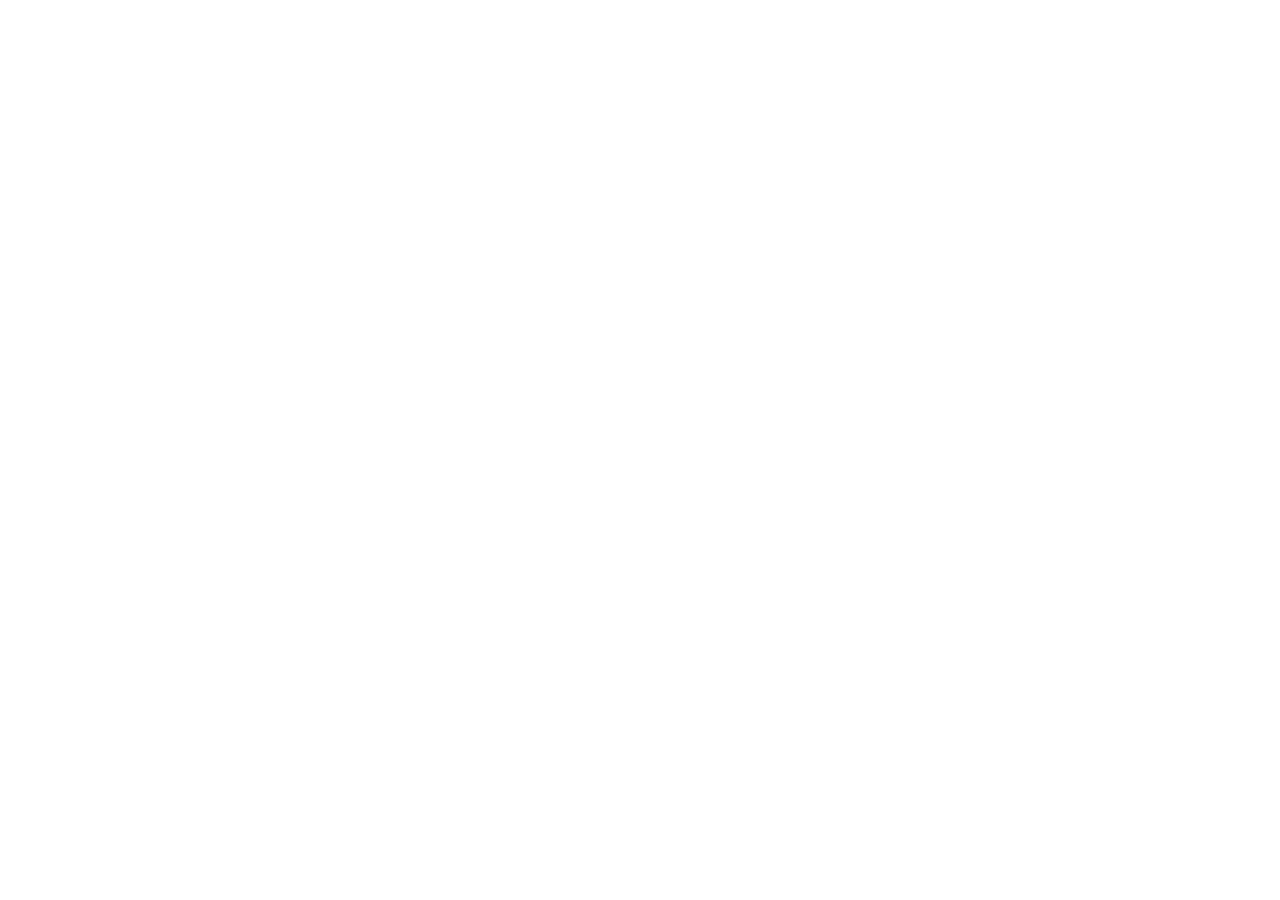
==== perfilViagem/index.html @ f72fa086 "corrigido" ====
<!DOCTYPE html>
<html lang="pt-BR">
<head>

  <link rel="preconnect" href="https://fonts.googleapis.com">
  <link rel="preconnect" href="https://fonts.gstatic.com" crossorigin>
  

  <meta charset="UTF-8">
  <meta name="viewport" content="width=device-width, initial-scale=1.0">
  <title>Travelgram | Perfil de viagens</title>
  <link rel="stylesheet" href="styles/index.css">

  <link href="https://fonts.googleapis.com/css2?family=Alice&family=Poppins:ital,wght@0,100;0,200;0,300;0,400;0,500;0,600;0,700;0,800;0,900;1,100;1,200;1,300;1,400;1,500;1,600;1,700;1,800;1,900&display=swap" rel="stylesheet">
</head>
<body>
 
</body>
</html>
---- perfilViagem/styles/index.css ----
@import url(global.css);
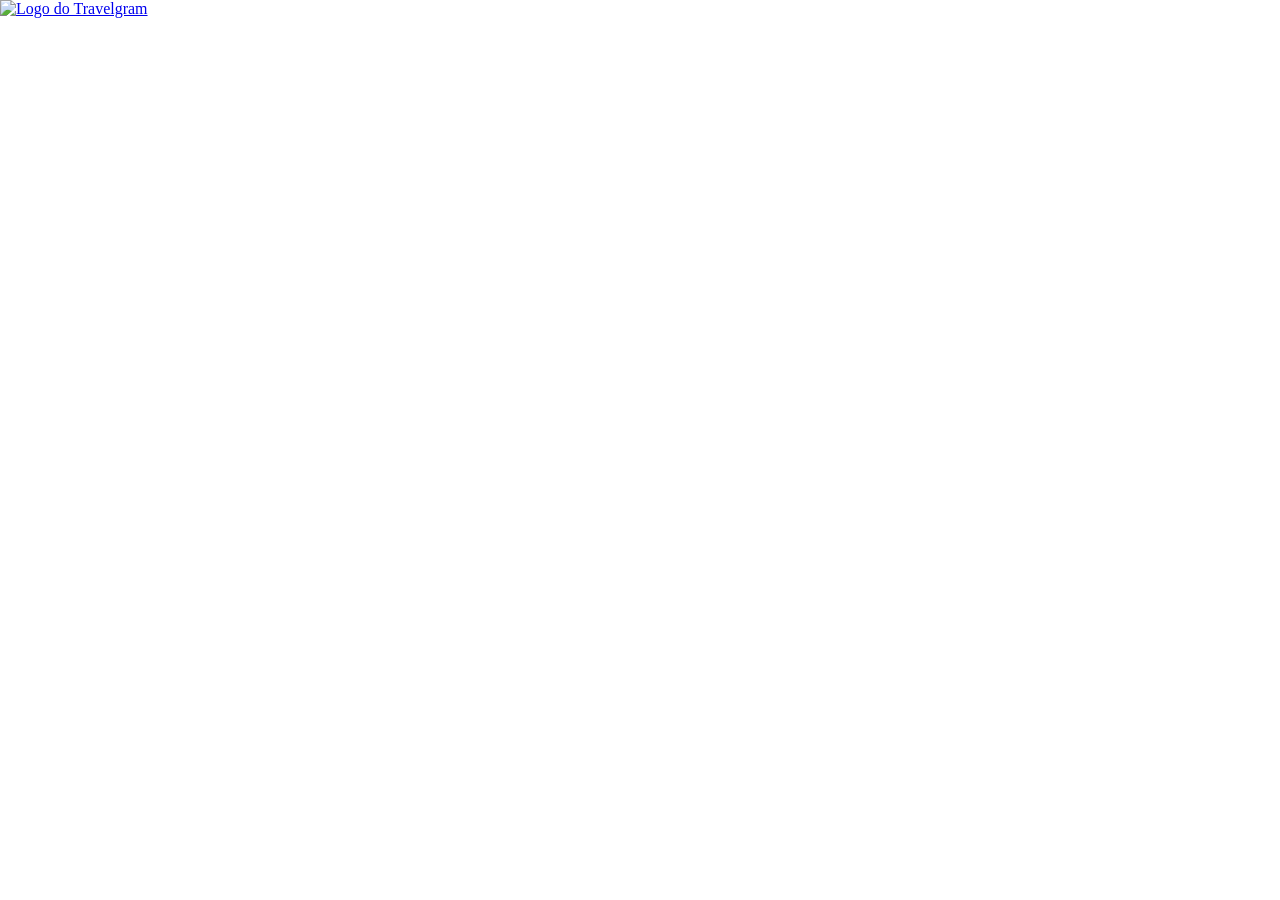
==== commit a0340743: "images add" ====
--- a/perfilViagem/index.html
+++ b/perfilViagem/index.html
@@ -14,6 +14,13 @@
   <link href="https://fonts.googleapis.com/css2?family=Alice&family=Poppins:ital,wght@0,100;0,200;0,300;0,400;0,500;0,600;0,700;0,800;0,900;1,100;1,200;1,300;1,400;1,500;1,600;1,700;1,800;1,900&display=swap" rel="stylesheet">
 </head>
 <body>
+  <header>
+    <nav>
+      <a href="#" id="logo">
+        <img src="assets/logo.png" alt="Logo do Travelgram">
+      </a>
+    </nav>
+  </header>
  
 </body>
 </html>
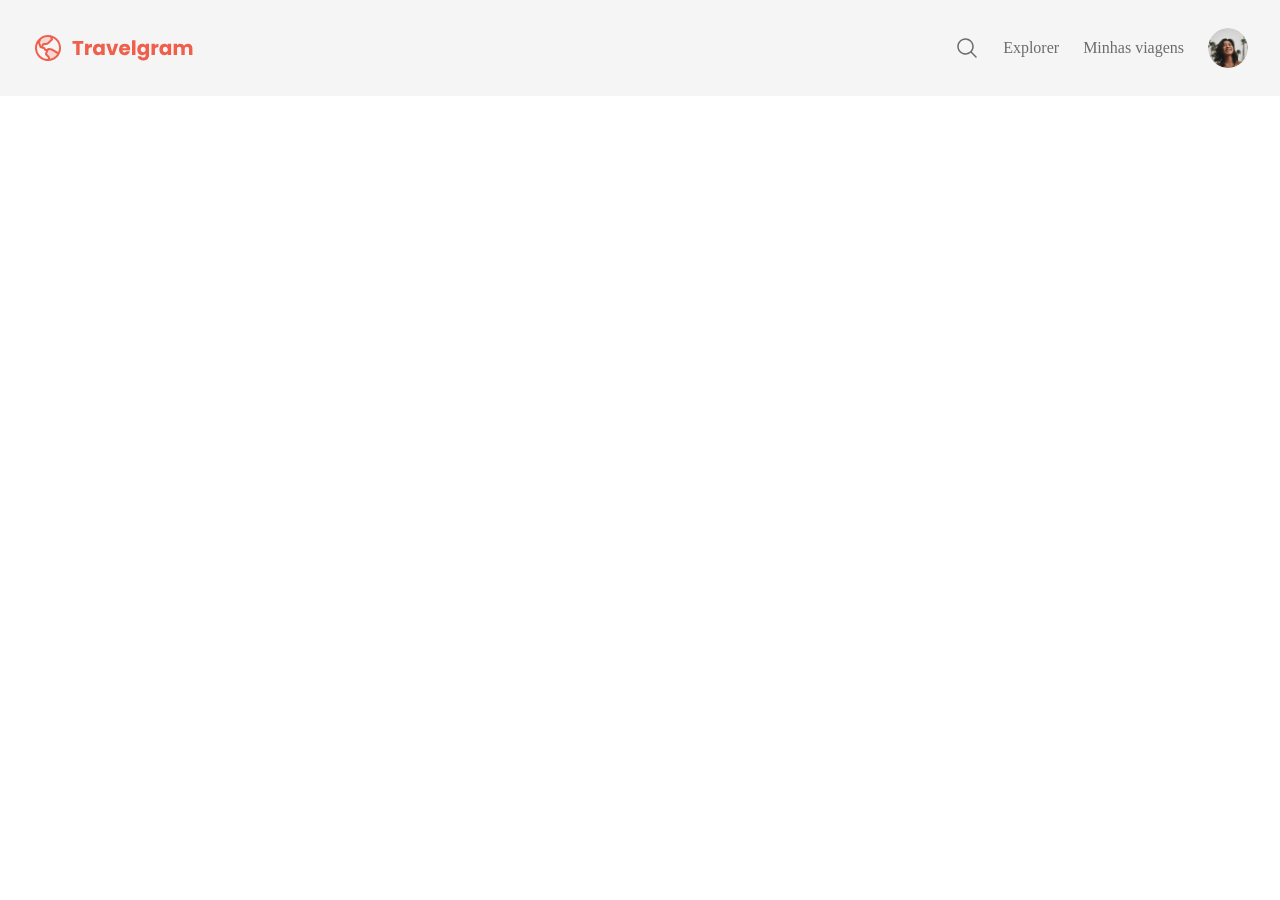
==== commit 4c3d36d7: "navigation Co-authored-by: Copilot <copilot@github.com>" ====
--- a/perfilViagem/index.html
+++ b/perfilViagem/index.html
@@ -14,13 +14,27 @@
   <link href="https://fonts.googleapis.com/css2?family=Alice&family=Poppins:ital,wght@0,100;0,200;0,300;0,400;0,500;0,600;0,700;0,800;0,900;1,100;1,200;1,300;1,400;1,500;1,600;1,700;1,800;1,900&display=swap" rel="stylesheet">
 </head>
 <body>
+  <div class="bg-surface-color">
+    <nav class="container">
+      <a href="#" id="logo">
+        <img src="assets/Logo.svg" alt="Logo do Travelgram">
+      </a>
+      <ul id="primary-menu">
+        <li>
+          <a href="#">
+            <img src="assets/icons/MagnifyingGlass.svg" alt="ícone de lupa">
+          </a>
+        </li>
+        <li><a href="#">Explorer</a></li>
+        <li><a href="#">Minhas viagens</a></li>
+        <li><a href="#">
+          <img src="assets/images/Profile pic.png" alt="Imagem de isabella Torres">
+        </a></li>
+      </ul>
+    </nav>
+  </div>
   <header>
-    <nav>
-      <a href="#" id="logo">
-        <img src="assets/logo.png" alt="Logo do Travelgram">
-      </a>
-    </nav>
-  </header>
+    </header>
  
 </body>
 </html>
--- a/perfilViagem/styles/index.css
+++ b/perfilViagem/styles/index.css
@@ -1 +1,2 @@
-@import url(global.css);+@import url(global.css);
+@import url(nav.css);
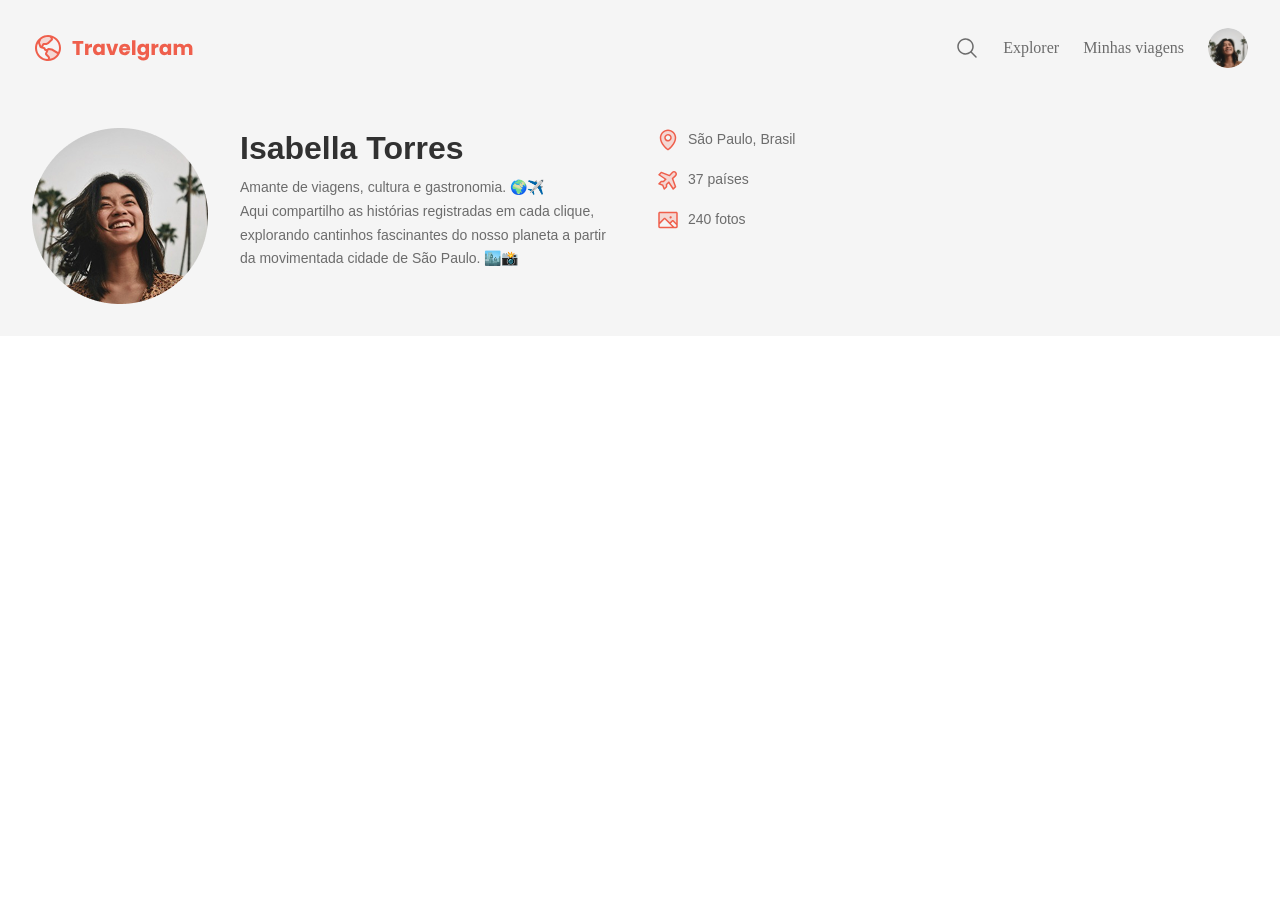
==== commit 2390fc8a: "header completo Co-authored-by: Copilot <copilot@github.com>" ====
--- a/perfilViagem/index.html
+++ b/perfilViagem/index.html
@@ -32,9 +32,36 @@
         </a></li>
       </ul>
     </nav>
-  </div>
-  <header>
-    </header>
+  
+    <header>
+      <div class="container">
+        <div id="profile">
+          <img src="assets/images/Profile pic.png" alt="Imagem de isabella Torres">
+          <div>
+            <h1>Isabella Torres</h1>
+            <p>
+              Amante de viagens, cultura e gastronomia. 🌍✈️<br>
+              Aqui compartilho as histórias registradas em cada clique, explorando cantinhos fascinantes do nosso planeta a partir da movimentada cidade de São Paulo. 🏙️📸
+            </p>
+          
+          </div>
+          <ul id="info">
+            <li>
+              <img src="assets/icons/MapPin.svg" alt="Icone de localização">
+              <span>São Paulo, Brasil</span>
+            </li>
+            <li>
+              <img src="assets/icons/AirplaneTilt.svg" alt="Icone de avião ">
+              <span>37 países</span>
+            </li>
+            <li>
+              <img src="assets/icons/Image.svg" alt="Icone de imagem">
+              <span>240 fotos</span>
+            </li>
+          </ul>
+        </div>
+      </header>
+  </div> 
  
 </body>
 </html>
--- a/perfilViagem/styles/index.css
+++ b/perfilViagem/styles/index.css
@@ -1,2 +1,3 @@
 @import url(global.css);
-@import url(nav.css);+@import url(nav.css);
+@import url(header.css);
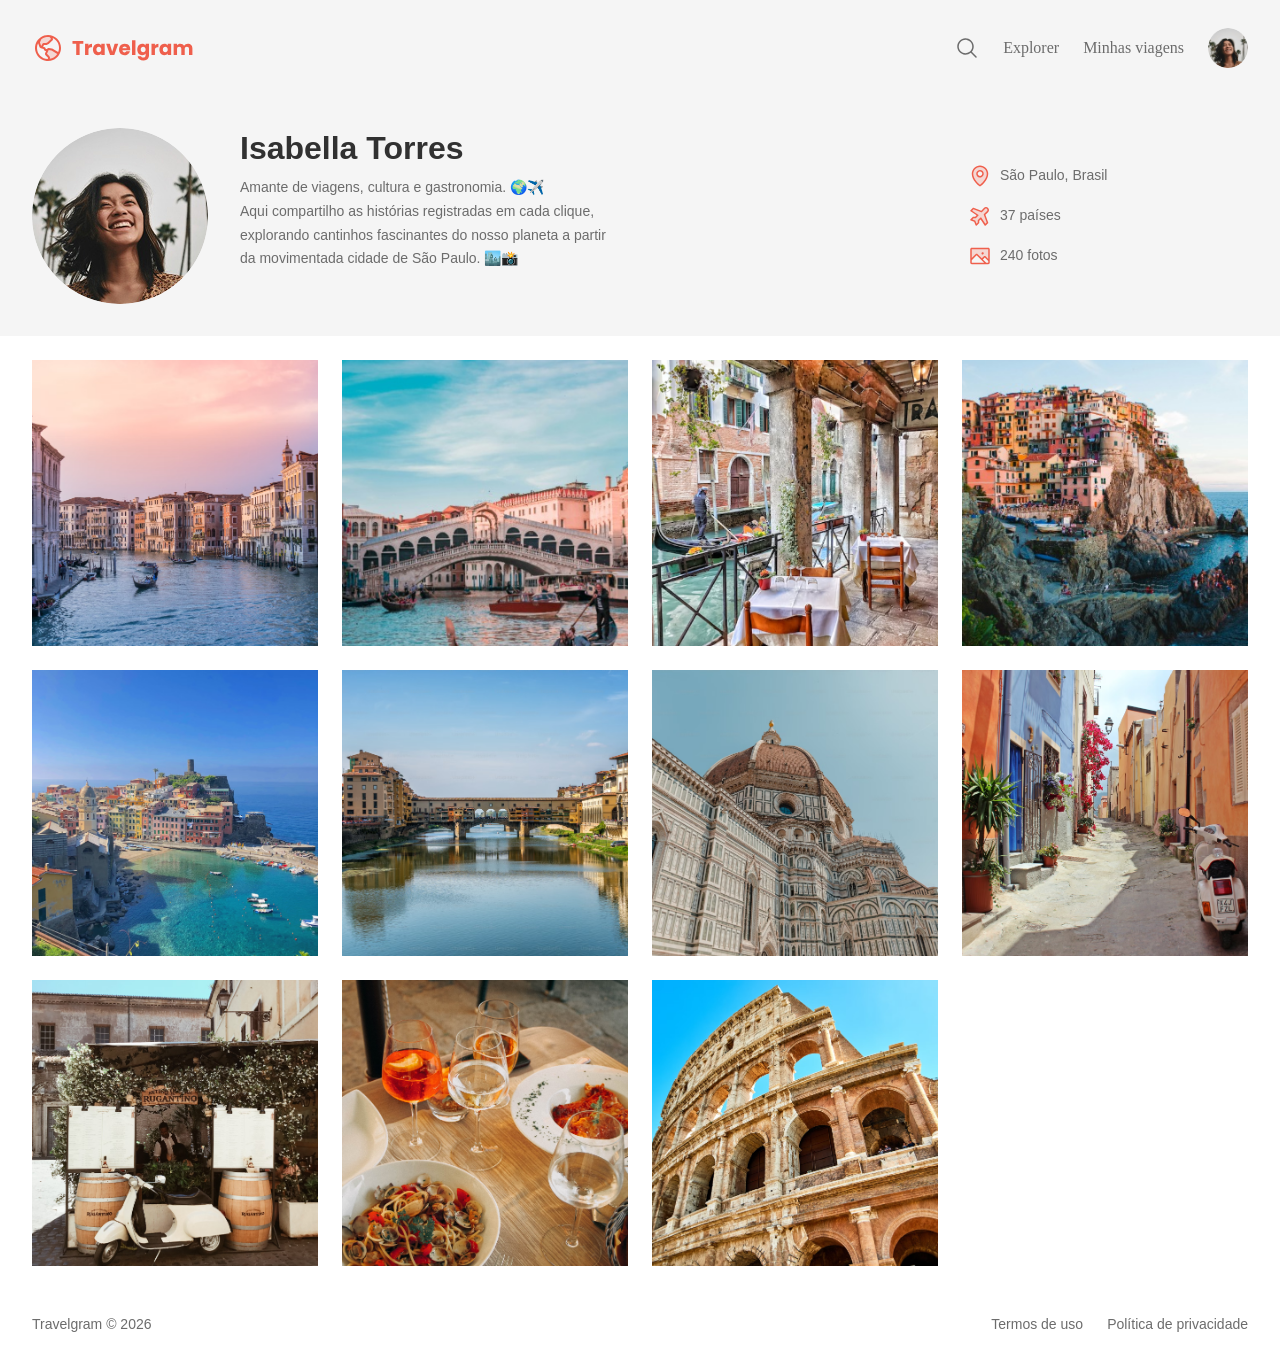
==== commit 99ef8c2a: "final project" ====
--- a/perfilViagem/index.html
+++ b/perfilViagem/index.html
@@ -43,6 +43,7 @@
               Amante de viagens, cultura e gastronomia. 🌍✈️<br>
               Aqui compartilho as histórias registradas em cada clique, explorando cantinhos fascinantes do nosso planeta a partir da movimentada cidade de São Paulo. 🏙️📸
             </p>
+            </div>
           
           </div>
           <ul id="info">
@@ -62,6 +63,29 @@
         </div>
       </header>
   </div> 
- 
+  <main class="container">
+    <img src="assets/images/Image 02.png" alt="...">
+    <img src="assets/images/Image 03.png" alt="...">
+    <img src="assets/images/Image 04.png" alt="...">
+    <img src="assets/images/Image 05.png" alt="...">
+    <img src="assets/images/Image 06.png" alt="...">
+    <img src="assets/images/Image 07.png" alt="...">
+    <img src="assets/images/Image 08.png" alt="...">
+    <img src="assets/images/Image 09.png" alt="...">
+    <img src="assets/images/Image 10.png" alt="...">
+    <img src="assets/images/Image 11.png" alt="...">
+    <img src="assets/images/Image 12.png" alt="...">
+  </main>
+  <footer class="container">
+    <span>
+      Travelgram &copy; 2026
+    </span>
+    <span>
+      Termos de uso
+    </span>
+    <span>
+      Política de privacidade
+    </span>
+  </footer>
 </body>
 </html>
--- a/perfilViagem/styles/index.css
+++ b/perfilViagem/styles/index.css
@@ -1,3 +1,5 @@
 @import url(global.css);
 @import url(nav.css);
-@import url(header.css);+@import url(header.css);
+@import url(main.css);
+@import url(footer.css);
